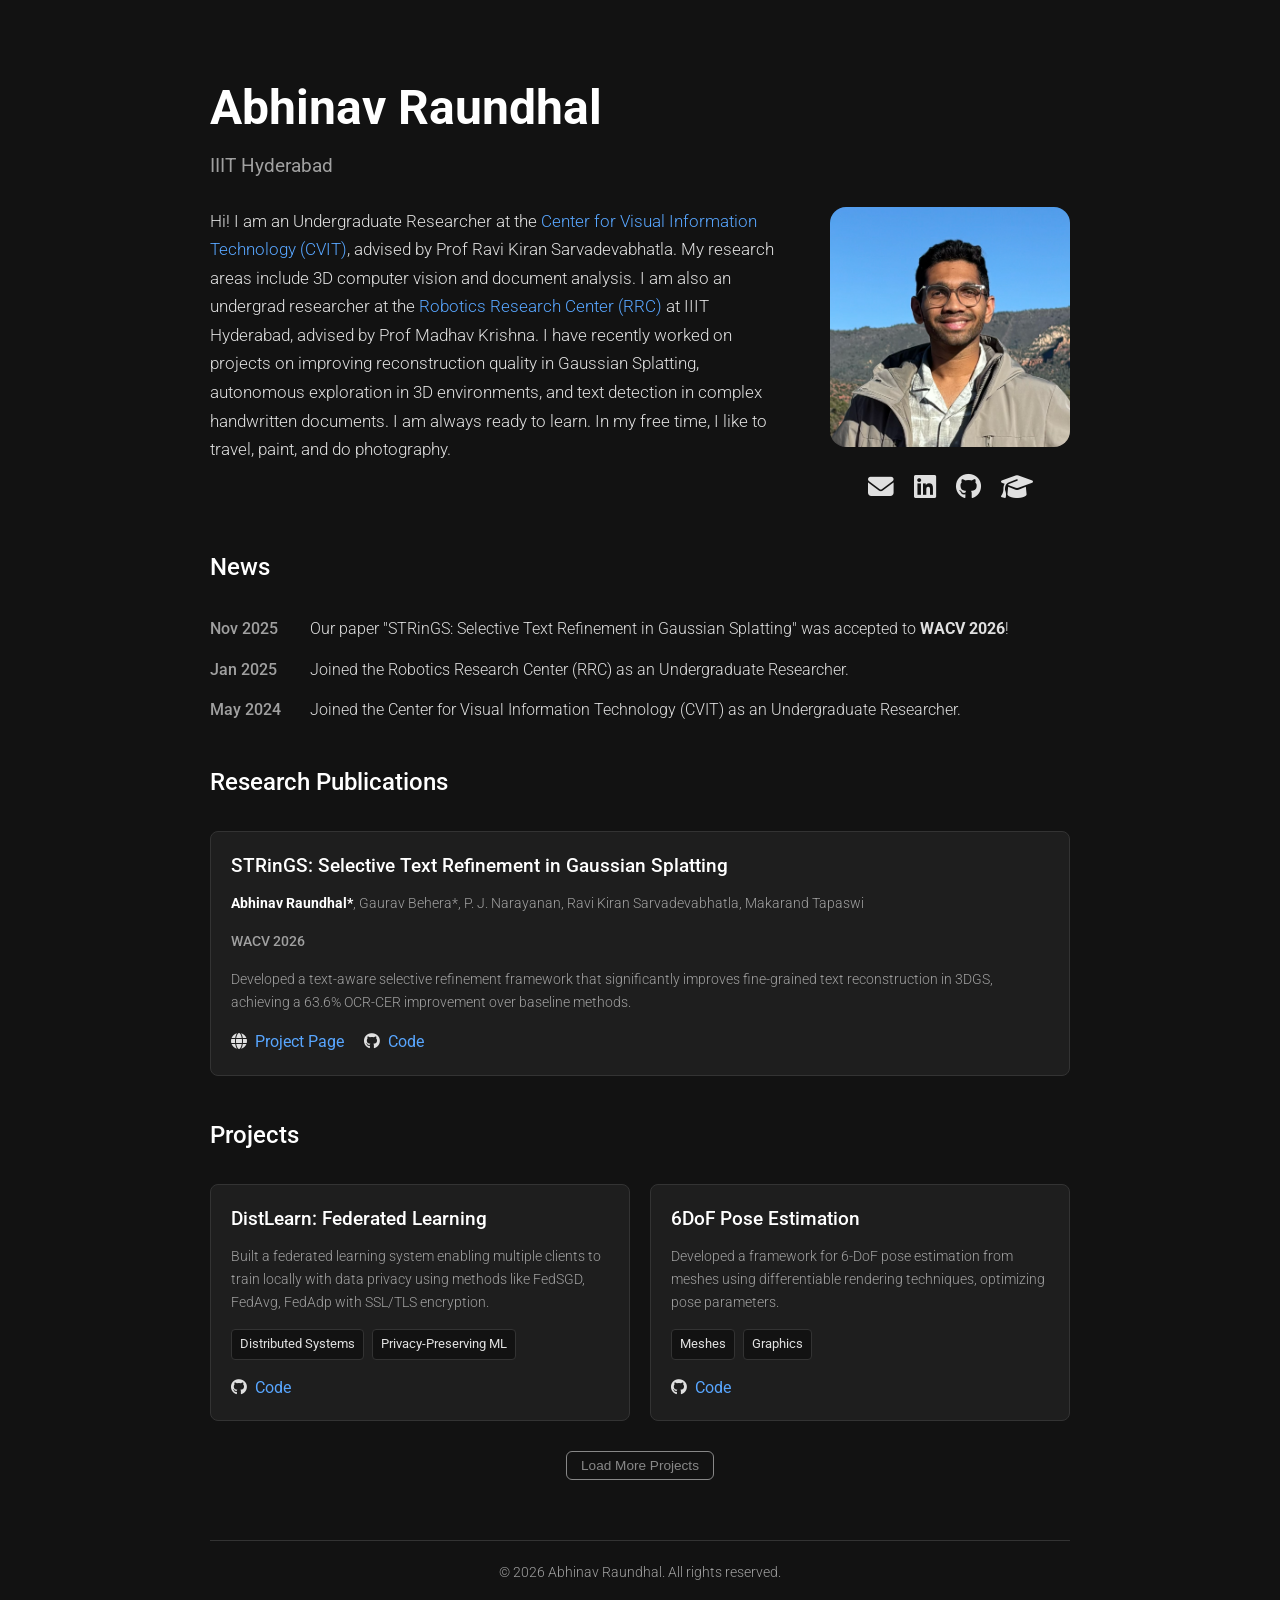
==== index.html @ 04e32893 "initial commit" ====
<!DOCTYPE html>
<html lang="en">
<head>
    <meta charset="UTF-8">
    <meta name="viewport" content="width=device-width, initial-scale=1.0">
    <title>Abhinav Raundhal</title>
    <link rel="stylesheet" href="style.css">
    <link rel="stylesheet" href="https://cdnjs.cloudflare.com/ajax/libs/font-awesome/6.4.0/css/all.min.css">
    <link href="https://fonts.googleapis.com/css2?family=Roboto:wght@300;400;500;700&display=swap" rel="stylesheet">
</head>
<body class="dark-theme"> 

    <div class="container">

        <header class="header">
            <div class="header-titles">
                <div class="mobile-photo">
                    <img src="assets/profile.png" alt="Abhinav Raundhal">
                </div>
                <h1>Abhinav Raundhal</h1>

                <div class="mobile-socials">
                    <a href="mailto:abhinavraundhal7704@gmail.com"><i class="fas fa-envelope"></i></a>
                    <a href="https://www.linkedin.com/in/abhinav-raundhal/" target="_blank"><i class="fab fa-linkedin"></i></a>
                    <a href="https://github.com/Abhinav7R" target="_blank"><i class="fab fa-github"></i></a>
                    <a href="https://scholar.google.com/citations?user=WYD70nAAAAAJ&hl=en&oi=sra" target="_blank"><i class="fas fa-graduation-cap"></i></a>
                </div>

                <h3 class="institution">IIIT Hyderabad</h3>
            </div>

            <div class="header-content">
                <div class="header-text">
                    <p class="intro">
                        Hi! I am an Undergraduate Researcher at the <a href="https://cvit.iiit.ac.in/"
                            target="_blank">Center for Visual Information Technology (CVIT)</a>, advised by Prof Ravi
                        Kiran Sarvadevabhatla.
                        My research areas include 3D computer vision and document analysis.
                        I am also an undergrad researcher at the <a href="https://robotics.iiit.ac.in/"
                            target="_blank">Robotics Research Center (RRC)</a> at IIIT Hyderabad, advised by Prof Madhav
                        Krishna.
                        I have recently worked on projects on improving reconstruction quality in Gaussian Splatting,
                        autonomous exploration in 3D environments, and text detection in complex handwritten documents.
                        
                        I am always ready to learn. In my free time, I like to travel, paint, and do photography.
                    </p>
                </div>

                <div class="desktop-profile">
                    <img src="assets/profile.png" alt="Abhinav Raundhal">
                    <div class="desktop-socials social-icons">
                        <a href="mailto:abhinavraundhal7704@gmail.com"><i class="fas fa-envelope"></i></a>
                        <a href="https://www.linkedin.com/in/abhinav-raundhal/" target="_blank"><i class="fab fa-linkedin"></i></a>
                        <a href="https://github.com/Abhinav7R" target="_blank"><i class="fab fa-github"></i></a>
                        <a href="https://scholar.google.com/citations?user=WYD70nAAAAAJ&hl=en&oi=sra" target="_blank"><i class="fas fa-graduation-cap"></i></a>
                    </div>
                </div>
            </div>
        </header>

        <section class="news-section">
            <h2>News</h2>
            <div class="news-item">
                <div class="news-date">Nov 2025</div>
                <div class="news-content">Our paper "STRinGS: Selective Text Refinement in Gaussian Splatting" was accepted to <strong>WACV 2026</strong>!</div>
            </div>
            <div class="news-item">
                <div class="news-date">Jan 2025</div>
                <div class="news-content">Joined the Robotics Research Center (RRC) as an Undergraduate Researcher.</div>
            </div>
            <div class="news-item">
                <div class="news-date">May 2024</div>
                <div class="news-content">Joined the Center for Visual Information Technology (CVIT) as an Undergraduate Researcher.</div>
            </div>
        </section>

        <section class="publications-section">
            <h2>Research Publications</h2>
            <div class="projects-grid">
                <div class="project-card pub-card">
                    <h3 class="pub-title">STRinGS: Selective Text Refinement in Gaussian Splatting</h3>
                    <p class="pub-authors">
                        <strong>Abhinav Raundhal*</strong>, Gaurav Behera*, P. J. Narayanan, Ravi Kiran Sarvadevabhatla, Makarand Tapaswi
                    </p>
                    <p class="pub-venue">WACV 2026</p>
                    <p class="pub-desc">Developed a text-aware selective refinement framework that significantly improves fine-grained text reconstruction in 3DGS, achieving a 63.6% OCR-CER improvement over baseline methods.</p>
                    <div class="pub-links">
                        <span class="link-item"><i class="fas fa-globe"></i> <a href="#">Project Page</a></span>
                        <span class="link-item"><i class="fab fa-github"></i> <a href="#">Code</a></span>
                    </div>
                </div>
            </div>
        </section>

        <section class="projects-section">
            <h2>Projects</h2>
            <div class="projects-grid" id="projects-grid">
                
                <div class="project-card">
                    <h3>DistLearn: Federated Learning</h3>
                    <p>Built a federated learning system enabling multiple clients to train locally with data privacy using methods like FedSGD, FedAvg, FedAdp with SSL/TLS encryption.</p>
                    <div class="tags"><span>Distributed Systems</span><span>Privacy-Preserving ML</span></div>
                    <div class="project-link-container">
                        <i class="fab fa-github"></i> <a href="https://github.com/Abhinav7R/DistLearn" class="project-link" target="_blank">Code</a>
                    </div>
                </div>

                <div class="project-card">
                    <h3>6DoF Pose Estimation</h3>
                    <p>Developed a framework for 6-DoF pose estimation from meshes using differentiable rendering techniques, optimizing pose parameters.</p>
                    <div class="tags"><span>Meshes</span><span>Graphics</span></div>
                    <div class="project-link-container">
                        <i class="fab fa-github"></i> <a href="https://github.com/Abhinav7R/6DOF-Pose-Estimation" class="project-link" target="_blank">Code</a>
                    </div>
                </div>

                <div class="project-card hidden-project">
                    <h3>Image Editing with NNF</h3>
                    <p>Implemented PatchMatch for tasks like in-painting, watermark, and object removal leveraging classical image processing.</p>
                    <div class="tags"><span>Image Processing</span></div>
                    <div class="project-link-container">
                        <i class="fab fa-github"></i> <a href="https://github.com/Abhinav7R/PatchMatchDIP" class="project-link" target="_blank">Code</a>
                    </div>
                </div>

                <div class="project-card hidden-project">
                    <h3>Paddy Procurement</h3>
                    <p>Used image processing techniques and ML for crop identification, detecting fake paddy, and determining health stages.</p>
                    <div class="tags"><span>Computer Vision</span><span>ML</span></div>
                    <div class="project-link-container">
                        <i class="fab fa-github"></i> <a href="https://github.com/Abhinav7R/Megathon23" class="project-link" target="_blank">Code</a>
                    </div>
                </div>

                <div class="project-card hidden-project">
                    <h3>Car Insurance Assessment</h3>
                    <p>Built a low-latency pipeline for claim assessment, incorporating fake image detection, blur checks, and text-image consistency.</p>
                    <div class="tags"><span>Computer Vision</span><span>ML</span></div>
                    <div class="project-link-container">
                        <i class="fab fa-github"></i> <a href="https://github.com/Abhinav7R/Megathon25" class="project-link" target="_blank">Code</a>
                    </div>
                </div>

                <div class="project-card hidden-project">
                    <h3>Network File System</h3>
                    <p>Developed a network file system consisting of a naming server, storage servers and clients, with functionalities like reading, writing, creating, copying, deleting files & directories; handling multiple client requests simultaneously.</p>
                    <div class="tags"><span>Computer Vision</span><span>ML</span></div>
                    <div class="project-link-container">
                        <i class="fab fa-github"></i> <a href="https://github.com/Abhinav7R/Megathon25" class="project-link" target="_blank">Code</a>
                    </div>
                </div>

            </div>
            <button id="load-more-btn" class="load-btn">Load More Projects</button>
        </section>

        <!-- <section class="teaching-section">
            <h2>Teaching Assistantships</h2>
            <ul class="teaching-list">
                <li><strong>Computer Vision</strong> (Jan 2026 – Present)</li>
                <li><strong>Statistical Methods in Artificial Intelligence</strong> (Jul 2025 – Dec 2025)</li>
                <li><strong>Computer Graphics</strong> (Mar 2025 – May 2025)</li>
                <li><strong>Probability and Statistics</strong> (Jul 2024 – Dec 2024)</li>
            </ul>
        </section> -->

        <footer>
            <p>&copy; <span id="year"></span> Abhinav Raundhal. All rights reserved.</p>
        </footer>
    </div>

    <script>
        // Dynamic Year for Copyright
        document.getElementById('year').textContent = new Date().getFullYear();

        // Load More Projects Logic
        const loadMoreBtn = document.getElementById('load-more-btn');
        const hiddenProjects = document.querySelectorAll('.hidden-project');
        let isExpanded = false;

        loadMoreBtn.addEventListener('click', () => {
            hiddenProjects.forEach(project => {
                if (isExpanded) {
                    project.style.display = 'none';
                } else {
                    project.style.display = 'flex';
                }
            });
            
            isExpanded = !isExpanded;
            loadMoreBtn.textContent = isExpanded ? 'Show Less' : 'Load More Projects';
        });
    </script>
</body>
</html>
---- style.css ----
/* Color Variables */
:root {
    --bg-color: #121212;
    --text-color: #e0e0e0;
    --heading-color: #ffffff;
    --link-color: #58a6ff;
    --secondary-text: #a0a0a0;
    --card-bg: #1e1e1e;
    --border-color: #333333;
    --shadow-color: rgba(0, 0, 0, 0.3);
}

* { box-sizing: border-box; margin: 0; padding: 0; }

body {
    background-color: var(--bg-color);
    color: var(--text-color);
    font-family: 'Roboto', -apple-system, sans-serif;
    line-height: 1.6;
}

.container {
    max-width: 900px;
    margin: 0 auto;
    padding: 40px 20px;
}

/* Typography */
h1, h2, h3 { color: var(--heading-color); font-weight: 500; }
h2 { padding-bottom: 10px; margin: 40px 0 20px; }
a { color: var(--link-color); text-decoration: none; }
a:hover { text-decoration: underline; }

/* Header Restructuring */
.header { margin-top: 30px; }
.header-titles { margin-bottom: 25px; }
h1 { font-size: 3em; margin-bottom: 5px; font-weight: 700; }
.institution { color: var(--secondary-text); font-weight: 400; margin-bottom: 5px; }

.header-content {
    display: flex;
    justify-content: space-between;
    align-items: flex-start;
    gap: 50px;
}
.header-text { flex: 1; }
.intro { margin-bottom: 20px; font-size: 1.05em; color: var(--text-color); font-weight: 300; line-height: 1.7; }

/* Desktop Profile Area */
.desktop-profile {
    display: flex;
    flex-direction: column;
    align-items: center;
    flex-shrink: 0;
}
.desktop-profile img { 
    width: 240px; 
    height: 240px; 
    border-radius: 16px;
    object-fit: cover; 
}
.desktop-socials { margin-top: 20px; }
.social-icons { display: flex; gap: 20px; }
.social-icons a { font-size: 1.6em; color: var(--text-color); transition: color 0.2s; }
.social-icons a:hover { color: var(--link-color); }

/* Hide Mobile Elements on Desktop */
.mobile-photo, .mobile-socials { display: none; }

/* News */
.news-item { display: flex; margin-bottom: 15px; }
.news-date { width: 100px; font-weight: 500; color: var(--secondary-text); flex-shrink: 0; }
.news-content { flex: 1; font-weight: 300;}

/* Cards Grid (Used for Projects & Pubs) */
.projects-grid { display: grid; grid-template-columns: repeat(2, 1fr); gap: 20px; }
.project-card {
    background: var(--card-bg); 
    border: 1px solid var(--border-color);
    padding: 20px; 
    border-radius: 8px; 
    display: flex; 
    flex-direction: column;
    transition: transform 0.2s ease, box-shadow 0.2s ease;
}
/* Hover effect */
.project-card:hover {
    transform: scale(1.02);
    box-shadow: 0 8px 20px var(--shadow-color);
}
.project-card h3 { margin-bottom: 10px; font-weight: 500;}
.project-card p { font-size: 0.9em; color: var(--secondary-text); flex-grow: 1; margin-bottom: 15px; font-weight: 300;}
.tags { margin-bottom: 15px; display: flex; flex-wrap: wrap; gap: 8px; }
.tags span { background: var(--bg-color); border: 1px solid var(--border-color); padding: 4px 8px; border-radius: 4px; font-size: 0.8em; }
.hidden-project { display: none; } 

/* Link formatting for icons */
.project-link-container { margin-top: auto; color: var(--secondary-text); }
.project-link-container i { margin-right: 4px; color: var(--text-color); }
.project-link-container a { font-weight: normal; }

/* Publications */
.pub-authors { 
    font-size: 0.95em; 
    color: var(--text-color); 
    margin-bottom: 5px; 
}
.pub-authors strong { 
    color: var(--heading-color);
}
.pub-card { grid-column: 1 / -1; }
.pub-venue { font-weight: 500 !important; color: var(--secondary-text); margin-bottom: 10px; }
.pub-links { display: flex; gap: 20px; }
.link-item { color: var(--secondary-text); }
.link-item i { margin-right: 4px; color: var(--text-color); }
.link-item a { font-weight: normal; }

/* Load More Button */
.load-btn {
    display: block; 
    margin: 30px auto 0; 
    background: transparent; 
    color: #888888;
    border: 1px solid #888888; 
    padding: 6px 14px; 
    border-radius: 6px;
    cursor: pointer; 
    font-size: 0.85em; 
    transition: 0.2s;
}
.load-btn:hover { background: #888888; color: var(--bg-color); }

/* Teaching Section */
.teaching-list { list-style-type: none; padding-left: 0; }
.teaching-list li { margin-bottom: 10px; font-weight: 300; }
.teaching-list strong { font-weight: 500; color: var(--text-color); }

/* Footer */
footer { margin-top: 60px; text-align: center; color: var(--secondary-text); font-size: 0.9em; padding-top: 20px; border-top: 1px solid var(--border-color); font-weight: 300;}

/* Responsive Mobile Layout */
@media (max-width: 768px) {
    .header-content { flex-direction: column; }
    .header-titles { text-align: center; }
    
    .desktop-profile, .desktop-socials { display: none; }
    
    .mobile-photo { display: block; margin-bottom: 20px; }
    .mobile-photo img { width: 200px; height: 200px; border-radius: 16px; object-fit: cover; margin: 0 auto; }
    
    .mobile-socials { display: flex; justify-content: center; gap: 20px; margin: 15px 0 25px 0; }
    .mobile-socials a { font-size: 1.6em; color: var(--text-color); }
    .mobile-socials a:hover { color: var(--link-color); }
    
    .news-item { flex-direction: column; margin-bottom: 20px;}
    .news-date { width: 100%; margin-bottom: 5px; }
    .projects-grid { grid-template-columns: 1fr; }
}
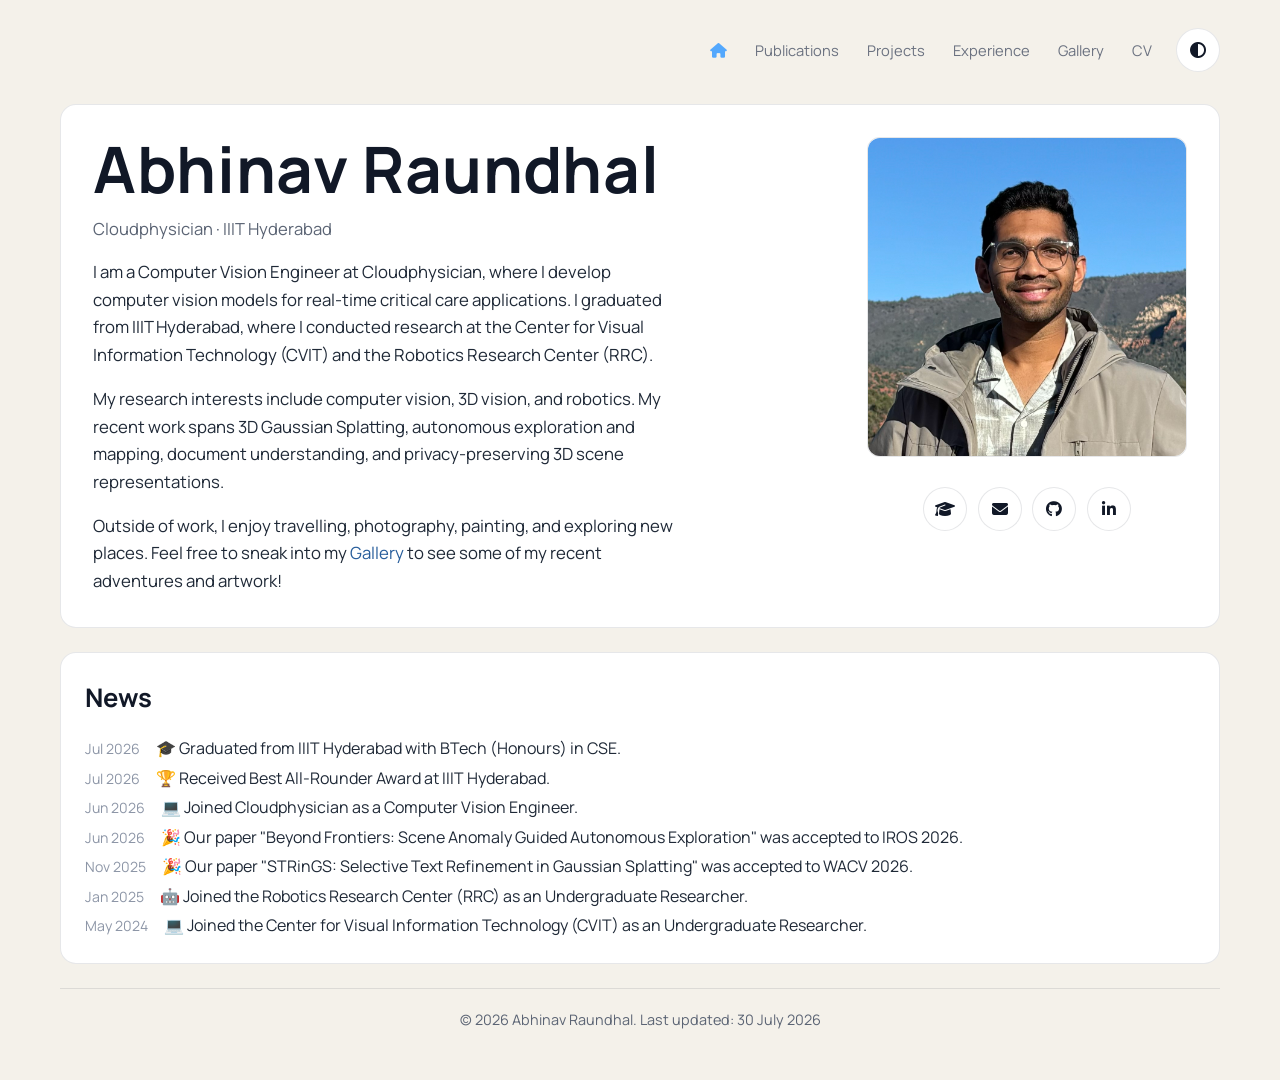
==== commit e9929764: "feat: favicon, default light mode" ====
--- a/index.html
+++ b/index.html
@@ -3,193 +3,24 @@
 <head>
     <meta charset="UTF-8">
     <meta name="viewport" content="width=device-width, initial-scale=1.0">
-    <title>Abhinav Raundhal</title>
+    <meta name="description" content="Abhinav Raundhal">
+    <title>Abhinav Raundhal · Home</title>
+    <link rel="icon" type="image/png" href="./assets/images/profile/profile.png">
+    <script>
+        (() => {
+            const storedTheme = localStorage.getItem('site-theme');
+            document.documentElement.dataset.theme = storedTheme || 'light';
+        })();
+    </script>
+    <link rel="preconnect" href="https://fonts.googleapis.com">
+    <link rel="preconnect" href="https://fonts.gstatic.com" crossorigin>
+    <link href="https://fonts.googleapis.com/css2?family=Manrope:wght@400;500;600;700;800&family=Source+Serif+4:wght@400;500;600;700&display=swap" rel="stylesheet">
+    <link rel="stylesheet" href="https://cdnjs.cloudflare.com/ajax/libs/font-awesome/6.5.2/css/all.min.css">
     <link rel="stylesheet" href="style.css">
-    <link rel="stylesheet" href="https://cdnjs.cloudflare.com/ajax/libs/font-awesome/6.4.0/css/all.min.css">
-    <link href="https://fonts.googleapis.com/css2?family=Roboto:wght@300;400;500;700&display=swap" rel="stylesheet">
 </head>
-<body class="dark-theme"> 
-
-    <div class="container">
-
-        <header class="header">
-            <div class="header-titles">
-                <div class="mobile-photo">
-                    <img src="assets/profile.png" alt="Abhinav Raundhal">
-                </div>
-                <h1>Abhinav Raundhal</h1>
-
-                <div class="mobile-socials">
-                    <a href="mailto:abhinavraundhal7704@gmail.com"><i class="fas fa-envelope"></i></a>
-                    <a href="https://www.linkedin.com/in/abhinav-raundhal/" target="_blank"><i class="fab fa-linkedin"></i></a>
-                    <a href="https://github.com/Abhinav7R" target="_blank"><i class="fab fa-github"></i></a>
-                    <a href="https://scholar.google.com/citations?user=WYD70nAAAAAJ&hl=en&oi=sra" target="_blank"><i class="fas fa-graduation-cap"></i></a>
-                </div>
-
-                <h3 class="institution">IIIT Hyderabad</h3>
-            </div>
-
-            <div class="header-content">
-                <div class="header-text">
-                    <p class="intro">
-                        Hi! I am an Undergraduate Researcher at the <a href="https://cvit.iiit.ac.in/"
-                            target="_blank">Center for Visual Information Technology (CVIT)</a>, advised by Prof Ravi
-                        Kiran Sarvadevabhatla.
-                        My research areas include 3D computer vision and document analysis.
-                        I am also an undergrad researcher at the <a href="https://robotics.iiit.ac.in/"
-                            target="_blank">Robotics Research Center (RRC)</a> at IIIT Hyderabad, advised by Prof Madhav
-                        Krishna.
-                        I have recently worked on projects on improving reconstruction quality in Gaussian Splatting,
-                        autonomous exploration in 3D environments, and text detection in complex handwritten documents.
-                        
-                        I am always ready to learn. In my free time, I like to travel, paint, and do photography.
-                    </p>
-                </div>
-
-                <div class="desktop-profile">
-                    <img src="assets/profile.png" alt="Abhinav Raundhal">
-                    <div class="desktop-socials social-icons">
-                        <a href="mailto:abhinavraundhal7704@gmail.com"><i class="fas fa-envelope"></i></a>
-                        <a href="https://www.linkedin.com/in/abhinav-raundhal/" target="_blank"><i class="fab fa-linkedin"></i></a>
-                        <a href="https://github.com/Abhinav7R" target="_blank"><i class="fab fa-github"></i></a>
-                        <a href="https://scholar.google.com/citations?user=WYD70nAAAAAJ&hl=en&oi=sra" target="_blank"><i class="fas fa-graduation-cap"></i></a>
-                    </div>
-                </div>
-            </div>
-        </header>
-
-        <section class="news-section">
-            <h2>News</h2>
-            <div class="news-item">
-                <div class="news-date">Nov 2025</div>
-                <div class="news-content">Our paper "STRinGS: Selective Text Refinement in Gaussian Splatting" was accepted to <strong>WACV 2026</strong>!</div>
-            </div>
-            <div class="news-item">
-                <div class="news-date">Jan 2025</div>
-                <div class="news-content">Joined the Robotics Research Center (RRC) as an Undergraduate Researcher.</div>
-            </div>
-            <div class="news-item">
-                <div class="news-date">May 2024</div>
-                <div class="news-content">Joined the Center for Visual Information Technology (CVIT) as an Undergraduate Researcher.</div>
-            </div>
-        </section>
-
-        <section class="publications-section">
-            <h2>Research Publications</h2>
-            <div class="projects-grid">
-                <div class="project-card pub-card">
-                    <h3 class="pub-title">STRinGS: Selective Text Refinement in Gaussian Splatting</h3>
-                    <p class="pub-authors">
-                        <strong>Abhinav Raundhal*</strong>, Gaurav Behera*, P. J. Narayanan, Ravi Kiran Sarvadevabhatla, Makarand Tapaswi
-                    </p>
-                    <p class="pub-venue">WACV 2026</p>
-                    <p class="pub-desc">Developed a text-aware selective refinement framework that significantly improves fine-grained text reconstruction in 3DGS, achieving a 63.6% OCR-CER improvement over baseline methods.</p>
-                    <div class="pub-links">
-                        <span class="link-item"><i class="fas fa-globe"></i> <a href="#">Project Page</a></span>
-                        <span class="link-item"><i class="fab fa-github"></i> <a href="#">Code</a></span>
-                    </div>
-                </div>
-            </div>
-        </section>
-
-        <section class="projects-section">
-            <h2>Projects</h2>
-            <div class="projects-grid" id="projects-grid">
-                
-                <div class="project-card">
-                    <h3>DistLearn: Federated Learning</h3>
-                    <p>Built a federated learning system enabling multiple clients to train locally with data privacy using methods like FedSGD, FedAvg, FedAdp with SSL/TLS encryption.</p>
-                    <div class="tags"><span>Distributed Systems</span><span>Privacy-Preserving ML</span></div>
-                    <div class="project-link-container">
-                        <i class="fab fa-github"></i> <a href="https://github.com/Abhinav7R/DistLearn" class="project-link" target="_blank">Code</a>
-                    </div>
-                </div>
-
-                <div class="project-card">
-                    <h3>6DoF Pose Estimation</h3>
-                    <p>Developed a framework for 6-DoF pose estimation from meshes using differentiable rendering techniques, optimizing pose parameters.</p>
-                    <div class="tags"><span>Meshes</span><span>Graphics</span></div>
-                    <div class="project-link-container">
-                        <i class="fab fa-github"></i> <a href="https://github.com/Abhinav7R/6DOF-Pose-Estimation" class="project-link" target="_blank">Code</a>
-                    </div>
-                </div>
-
-                <div class="project-card hidden-project">
-                    <h3>Image Editing with NNF</h3>
-                    <p>Implemented PatchMatch for tasks like in-painting, watermark, and object removal leveraging classical image processing.</p>
-                    <div class="tags"><span>Image Processing</span></div>
-                    <div class="project-link-container">
-                        <i class="fab fa-github"></i> <a href="https://github.com/Abhinav7R/PatchMatchDIP" class="project-link" target="_blank">Code</a>
-                    </div>
-                </div>
-
-                <div class="project-card hidden-project">
-                    <h3>Paddy Procurement</h3>
-                    <p>Used image processing techniques and ML for crop identification, detecting fake paddy, and determining health stages.</p>
-                    <div class="tags"><span>Computer Vision</span><span>ML</span></div>
-                    <div class="project-link-container">
-                        <i class="fab fa-github"></i> <a href="https://github.com/Abhinav7R/Megathon23" class="project-link" target="_blank">Code</a>
-                    </div>
-                </div>
-
-                <div class="project-card hidden-project">
-                    <h3>Car Insurance Assessment</h3>
-                    <p>Built a low-latency pipeline for claim assessment, incorporating fake image detection, blur checks, and text-image consistency.</p>
-                    <div class="tags"><span>Computer Vision</span><span>ML</span></div>
-                    <div class="project-link-container">
-                        <i class="fab fa-github"></i> <a href="https://github.com/Abhinav7R/Megathon25" class="project-link" target="_blank">Code</a>
-                    </div>
-                </div>
-
-                <div class="project-card hidden-project">
-                    <h3>Network File System</h3>
-                    <p>Developed a network file system consisting of a naming server, storage servers and clients, with functionalities like reading, writing, creating, copying, deleting files & directories; handling multiple client requests simultaneously.</p>
-                    <div class="tags"><span>Computer Vision</span><span>ML</span></div>
-                    <div class="project-link-container">
-                        <i class="fab fa-github"></i> <a href="https://github.com/Abhinav7R/Megathon25" class="project-link" target="_blank">Code</a>
-                    </div>
-                </div>
-
-            </div>
-            <button id="load-more-btn" class="load-btn">Load More Projects</button>
-        </section>
-
-        <!-- <section class="teaching-section">
-            <h2>Teaching Assistantships</h2>
-            <ul class="teaching-list">
-                <li><strong>Computer Vision</strong> (Jan 2026 – Present)</li>
-                <li><strong>Statistical Methods in Artificial Intelligence</strong> (Jul 2025 – Dec 2025)</li>
-                <li><strong>Computer Graphics</strong> (Mar 2025 – May 2025)</li>
-                <li><strong>Probability and Statistics</strong> (Jul 2024 – Dec 2024)</li>
-            </ul>
-        </section> -->
-
-        <footer>
-            <p>&copy; <span id="year"></span> Abhinav Raundhal. All rights reserved.</p>
-        </footer>
-    </div>
-
-    <script>
-        // Dynamic Year for Copyright
-        document.getElementById('year').textContent = new Date().getFullYear();
-
-        // Load More Projects Logic
-        const loadMoreBtn = document.getElementById('load-more-btn');
-        const hiddenProjects = document.querySelectorAll('.hidden-project');
-        let isExpanded = false;
-
-        loadMoreBtn.addEventListener('click', () => {
-            hiddenProjects.forEach(project => {
-                if (isExpanded) {
-                    project.style.display = 'none';
-                } else {
-                    project.style.display = 'flex';
-                }
-            });
-            
-            isExpanded = !isExpanded;
-            loadMoreBtn.textContent = isExpanded ? 'Show Less' : 'Load More Projects';
-        });
-    </script>
+<body data-page="home">
+    <div id="app"></div>
+    <script src="assets/data/site-data.js"></script>
+    <script src="assets/js/site.js"></script>
 </body>
 </html>
--- a/style.css
+++ b/style.css
@@ -1,158 +1,1181 @@
-/* Color Variables */
 :root {
-    --bg-color: #121212;
-    --text-color: #e0e0e0;
-    --heading-color: #ffffff;
-    --link-color: #58a6ff;
-    --secondary-text: #a0a0a0;
-    --card-bg: #1e1e1e;
-    --border-color: #333333;
-    --shadow-color: rgba(0, 0, 0, 0.3);
-}
-
-* { box-sizing: border-box; margin: 0; padding: 0; }
+	color-scheme: light;
+	--bg: #f4f1ea;
+	--surface: rgba(255, 255, 255, 0.92);
+	--surface-strong: #ffffff;
+	--surface-soft: rgba(255, 255, 255, 0.62);
+	--border: rgba(15, 23, 42, 0.10);
+	--border-strong: rgba(15, 23, 42, 0.16);
+	--text: #1f2937;
+	--text-soft: #5b6474;
+	--muted: #718096;
+	--heading: #111827;
+	--accent: #275d9b;
+	--accent-strong: #123a67;
+	--accent-soft: rgba(39, 93, 155, 0.12);
+	--shadow: 0 18px 45px rgba(15, 23, 42, 0.08);
+	--shadow-soft: 0 10px 30px rgba(15, 23, 42, 0.06);
+	--radius-xl: 16px;
+	--radius-lg: 12px;
+	--radius-md: 8px;
+	--radius-sm: 6px;
+	--content-width: 1160px;
+}
+
+:root[data-theme="dark"] {
+	color-scheme: dark;
+	--bg: #262626;
+	--surface: #404040;
+	--surface-strong: #323232;
+	--surface-soft: rgba(34, 34, 34, 0.64);
+	--border: rgba(212, 212, 212, 0.206);
+	--border-strong: rgba(148, 163, 184, 0.22);
+	--text: #d7dde9;
+	--text-soft: #a8b2c3;
+	--muted: #8a94a5;
+	--heading: #f8fafc;
+	--accent: #89bff5;
+	--accent-strong: #d6e7ff;
+	--accent-soft: rgba(137, 191, 245, 0.12);
+	--shadow: 0 22px 55px rgba(0, 0, 0, 0.35);
+	--shadow-soft: 0 12px 34px rgba(0, 0, 0, 0.24);
+}
+
+* {
+	box-sizing: border-box;
+}
+
+html {
+	scroll-behavior: auto;
+}
 
 body {
-    background-color: var(--bg-color);
-    color: var(--text-color);
-    font-family: 'Roboto', -apple-system, sans-serif;
-    line-height: 1.6;
-}
-
-.container {
-    max-width: 900px;
-    margin: 0 auto;
-    padding: 40px 20px;
-}
-
-/* Typography */
-h1, h2, h3 { color: var(--heading-color); font-weight: 500; }
-h2 { padding-bottom: 10px; margin: 40px 0 20px; }
-a { color: var(--link-color); text-decoration: none; }
-a:hover { text-decoration: underline; }
-
-/* Header Restructuring */
-.header { margin-top: 30px; }
-.header-titles { margin-bottom: 25px; }
-h1 { font-size: 3em; margin-bottom: 5px; font-weight: 700; }
-.institution { color: var(--secondary-text); font-weight: 400; margin-bottom: 5px; }
-
-.header-content {
-    display: flex;
-    justify-content: space-between;
-    align-items: flex-start;
-    gap: 50px;
-}
-.header-text { flex: 1; }
-.intro { margin-bottom: 20px; font-size: 1.05em; color: var(--text-color); font-weight: 300; line-height: 1.7; }
-
-/* Desktop Profile Area */
-.desktop-profile {
-    display: flex;
-    flex-direction: column;
-    align-items: center;
-    flex-shrink: 0;
-}
-.desktop-profile img { 
-    width: 240px; 
-    height: 240px; 
-    border-radius: 16px;
-    object-fit: cover; 
-}
-.desktop-socials { margin-top: 20px; }
-.social-icons { display: flex; gap: 20px; }
-.social-icons a { font-size: 1.6em; color: var(--text-color); transition: color 0.2s; }
-.social-icons a:hover { color: var(--link-color); }
-
-/* Hide Mobile Elements on Desktop */
-.mobile-photo, .mobile-socials { display: none; }
-
-/* News */
-.news-item { display: flex; margin-bottom: 15px; }
-.news-date { width: 100px; font-weight: 500; color: var(--secondary-text); flex-shrink: 0; }
-.news-content { flex: 1; font-weight: 300;}
-
-/* Cards Grid (Used for Projects & Pubs) */
-.projects-grid { display: grid; grid-template-columns: repeat(2, 1fr); gap: 20px; }
-.project-card {
-    background: var(--card-bg); 
-    border: 1px solid var(--border-color);
-    padding: 20px; 
-    border-radius: 8px; 
-    display: flex; 
-    flex-direction: column;
-    transition: transform 0.2s ease, box-shadow 0.2s ease;
-}
-/* Hover effect */
-.project-card:hover {
-    transform: scale(1.02);
-    box-shadow: 0 8px 20px var(--shadow-color);
-}
-.project-card h3 { margin-bottom: 10px; font-weight: 500;}
-.project-card p { font-size: 0.9em; color: var(--secondary-text); flex-grow: 1; margin-bottom: 15px; font-weight: 300;}
-.tags { margin-bottom: 15px; display: flex; flex-wrap: wrap; gap: 8px; }
-.tags span { background: var(--bg-color); border: 1px solid var(--border-color); padding: 4px 8px; border-radius: 4px; font-size: 0.8em; }
-.hidden-project { display: none; } 
-
-/* Link formatting for icons */
-.project-link-container { margin-top: auto; color: var(--secondary-text); }
-.project-link-container i { margin-right: 4px; color: var(--text-color); }
-.project-link-container a { font-weight: normal; }
-
-/* Publications */
-.pub-authors { 
-    font-size: 0.95em; 
-    color: var(--text-color); 
-    margin-bottom: 5px; 
-}
-.pub-authors strong { 
-    color: var(--heading-color);
-}
-.pub-card { grid-column: 1 / -1; }
-.pub-venue { font-weight: 500 !important; color: var(--secondary-text); margin-bottom: 10px; }
-.pub-links { display: flex; gap: 20px; }
-.link-item { color: var(--secondary-text); }
-.link-item i { margin-right: 4px; color: var(--text-color); }
-.link-item a { font-weight: normal; }
-
-/* Load More Button */
-.load-btn {
-    display: block; 
-    margin: 30px auto 0; 
-    background: transparent; 
-    color: #888888;
-    border: 1px solid #888888; 
-    padding: 6px 14px; 
-    border-radius: 6px;
-    cursor: pointer; 
-    font-size: 0.85em; 
-    transition: 0.2s;
-}
-.load-btn:hover { background: #888888; color: var(--bg-color); }
-
-/* Teaching Section */
-.teaching-list { list-style-type: none; padding-left: 0; }
-.teaching-list li { margin-bottom: 10px; font-weight: 300; }
-.teaching-list strong { font-weight: 500; color: var(--text-color); }
-
-/* Footer */
-footer { margin-top: 60px; text-align: center; color: var(--secondary-text); font-size: 0.9em; padding-top: 20px; border-top: 1px solid var(--border-color); font-weight: 300;}
-
-/* Responsive Mobile Layout */
-@media (max-width: 768px) {
-    .header-content { flex-direction: column; }
-    .header-titles { text-align: center; }
-    
-    .desktop-profile, .desktop-socials { display: none; }
-    
-    .mobile-photo { display: block; margin-bottom: 20px; }
-    .mobile-photo img { width: 200px; height: 200px; border-radius: 16px; object-fit: cover; margin: 0 auto; }
-    
-    .mobile-socials { display: flex; justify-content: center; gap: 20px; margin: 15px 0 25px 0; }
-    .mobile-socials a { font-size: 1.6em; color: var(--text-color); }
-    .mobile-socials a:hover { color: var(--link-color); }
-    
-    .news-item { flex-direction: column; margin-bottom: 20px;}
-    .news-date { width: 100%; margin-bottom: 5px; }
-    .projects-grid { grid-template-columns: 1fr; }
+	margin: 0;
+	min-height: 100vh;
+	background: var(--bg);
+	color: var(--text);
+	font-family: 'Manrope', system-ui, -apple-system, BlinkMacSystemFont, sans-serif;
+	line-height: 1.65;
+	text-rendering: optimizeLegibility;
+	-webkit-font-smoothing: antialiased;
+}
+
+body::before,
+body::after {
+	content: '';
+	position: fixed;
+	inset: auto;
+	border-radius: 999px;
+	pointer-events: none;
+	z-index: -1;
+	opacity: 0;
+}
+
+body::before {
+	width: 20rem;
+	height: 20rem;
+	top: -6rem;
+	right: -4rem;
+	background: color-mix(in srgb, var(--accent) 20%, transparent);
+}
+
+body::after {
+	width: 16rem;
+	height: 16rem;
+	bottom: 4rem;
+	left: -4rem;
+	background: color-mix(in srgb, var(--accent-strong) 12%, transparent);
+}
+
+a {
+	color: var(--accent);
+	text-decoration: none;
+}
+
+a:hover {
+	color: var(--accent-strong);
+}
+
+.prof-link {
+	color: inherit;
+	text-decoration: none;
+	transition: color 150ms ease;
+}
+
+.prof-link:hover {
+	color: var(--accent);
+}
+
+img {
+	display: block;
+	max-width: 100%;
+}
+
+button,
+a.button {
+	font: inherit;
+}
+
+#app {
+	width: 100%;
+}
+
+.site-shell {
+	width: min(calc(100% - 2rem), var(--content-width));
+	margin: 0 auto;
+	padding: 1.25rem 0 3rem;
+}
+
+.site-header {
+	position: relative;
+	z-index: 40;
+	display: flex;
+	align-items: center;
+	justify-content: flex-end;
+	gap: 1rem;
+	margin-bottom: 1.5rem;
+	padding: 0.5rem 0;
+	background: transparent;
+}
+
+body:not([data-page="home"]) .site-header {
+	justify-content: space-between;
+}
+
+.brand {
+	display: none;
+	padding: 0.45rem 0.75rem;
+	border-radius: var(--radius-sm);
+	font-family: 'Manrope', system-ui, -apple-system, BlinkMacSystemFont, sans-serif;
+	font-size: 1.15rem;
+	font-weight: 600;
+	color: #6b7280;
+	text-decoration: none;
+	white-space: nowrap;
+	transition: color 150ms ease;
+}
+
+.brand:hover {
+	color: #53a8fd;
+	background: transparent;
+}
+
+body:not([data-page="home"]) .brand {
+	display: inline-flex;
+}
+
+.mobile-menu-toggle {
+	display: none;
+	background: transparent;
+	border: none;
+	color: var(--text-soft);
+	font-size: 1.25rem;
+	cursor: pointer;
+	padding: 0.5rem;
+	border-radius: var(--radius-sm);
+	transition: color 150ms ease, background 150ms ease;
+}
+
+.mobile-menu-toggle:hover {
+	color: var(--heading);
+	background: var(--surface-strong);
+}
+
+.site-tools {
+	display: flex;
+	align-items: center;
+	gap: 0.75rem;
+}
+
+.nav {
+	display: flex;
+	align-items: center;
+	gap: 0.25rem;
+	padding: 0;
+	border: none;
+	border-radius: 0;
+	background: transparent;
+	overflow-x: auto;
+	scrollbar-width: none;
+}
+
+.nav::-webkit-scrollbar {
+	display: none;
+}
+
+.nav a {
+	position: relative;
+	padding: 0.45rem 0.75rem;
+	border-radius: var(--radius-sm);
+	color: #6b7280;
+	font-size: 0.92rem;
+	white-space: nowrap;
+	transition: color 150ms ease;
+}
+
+.nav a:hover {
+	color: #53a8fd;
+	background: transparent;
+}
+
+.nav a[aria-current="page"] {
+	color: #53a8fd;
+	font-weight: 650;
+}
+
+.theme-toggle {
+	display: inline-flex;
+	align-items: center;
+	justify-content: center;
+	width: 2.75rem;
+	height: 2.75rem;
+	border: 1px solid var(--border);
+	border-radius: 999px;
+	color: var(--heading);
+	background: var(--surface-strong);
+	cursor: pointer;
+	transition: color 150ms ease, background 150ms ease, border-color 150ms ease;
+}
+
+.theme-toggle:hover {
+	color: var(--accent);
+	background: var(--accent-soft);
+	border-color: var(--accent);
+}
+
+.page {
+	display: grid;
+	gap: 1.5rem;
+}
+
+.hero,
+.panel,
+.cv-panel {
+	border: 1px solid var(--border);
+	border-radius: var(--radius-xl);
+	background: var(--surface-strong);
+}
+
+.hero {
+	display: grid;
+	grid-template-columns: minmax(0, 1.2fr) 320px;
+	gap: 1.4rem;
+	align-items: start;
+	padding: clamp(1.25rem, 2.5vw, 2rem);
+}
+
+.hero h1,
+.section-title,
+.panel h2,
+.panel h3,
+.card h3,
+.cv-heading {
+	margin: 0;
+	color: var(--heading);
+	letter-spacing: 0.01em;
+}
+
+.hero h1 {
+	font-size: clamp(2.4rem, 5vw, 4.25rem);
+	line-height: 1;
+	margin: 0;
+}
+
+.hero-affiliation {
+	margin: 0.85rem 0 1rem;
+	color: var(--text-soft);
+	font-size: 1.04rem;
+}
+
+.lede {
+	max-width: 58ch;
+	margin: 0 0 1rem 0;
+	color: var(--text);
+	font-size: 1.05rem;
+}
+
+.lede:last-child {
+	margin-bottom: 0;
+}
+
+.icon-links,
+.meta-row,
+.card-footer,
+.link-row,
+.project-links,
+.publication-links,
+.cv-actions,
+.chip-row,
+.filter-row,
+.inline-list {
+	display: flex;
+	flex-wrap: wrap;
+	gap: 0.65rem;
+}
+
+.icon-links {
+	justify-content: center;
+	margin-top: 1rem;
+}
+
+.icon-links a,
+.chip,
+.download-button,
+.btn-link {
+	display: inline-flex;
+	align-items: center;
+	gap: 0.55rem;
+	border-radius: 999px;
+}
+
+.icon-links a {
+	transition: transform 120ms ease, border-color 120ms ease, color 120ms ease, background-color 120ms ease;
+}
+
+.icon-links a:hover {
+	transform: translateY(-1px);
+	border-color: var(--accent);
+	color: var(--accent);
+	background: var(--surface);
+}
+
+.icon-links a {
+	width: 2.75rem;
+	height: 2.75rem;
+	justify-content: center;
+	border: 1px solid var(--border);
+	background: var(--surface-strong);
+	color: var(--heading);
+}
+
+.portrait {
+	margin: 0;
+	padding: 0;
+	border-radius: var(--radius-lg);
+	background: transparent;
+	border: 1px solid var(--border);
+}
+
+.portrait img {
+	width: 100%;
+	aspect-ratio: 1 / 1;
+	object-fit: cover;
+	border-radius: var(--radius-lg);
+}
+
+.hero-side {
+	display: grid;
+	gap: 0.9rem;
+	justify-items: center;
+}
+
+.section-header p,
+.panel .subtitle,
+.card p,
+.muted,
+.meta,
+.news-date,
+.achievement-copy,
+.role-copy,
+.cv-note {
+	color: var(--text-soft);
+}
+
+.panel,
+.cv-panel {
+	padding: clamp(1rem, 2.2vw, 1.5rem);
+}
+
+.section-header {
+	display: flex;
+	align-items: end;
+	justify-content: space-between;
+	gap: 1rem;
+	margin-bottom: 1rem;
+}
+
+.section-title {
+	font-size: clamp(1.55rem, 2vw, 2.1rem);
+}
+
+.section-note {
+	max-width: 56ch;
+	margin: 0;
+}
+
+.research-intro {
+	max-width: 72ch;
+	margin: 0;
+	color: var(--text);
+}
+
+.news-list,
+.stack,
+.cards,
+.timeline,
+.card-grid,
+.publication-grid,
+.project-grid,
+.experience-grid,
+.achievement-grid,
+.cards-grid {
+	display: grid;
+	gap: 1rem;
+}
+
+.news-list {
+	display: flex;
+	flex-direction: column;
+	gap: 0.2rem;
+}
+
+.card,
+.achievement-card,
+.role-card,
+.gallery-card,
+.publication-card,
+.project-card,
+.cv-embed,
+.mini-card,
+.news-item {
+	border: 1px solid var(--border);
+	border-radius: var(--radius-lg);
+	background: var(--surface-strong);
+	box-shadow: var(--shadow-soft);
+}
+
+.news-item,
+.role-card,
+.achievement-card,
+.mini-card,
+.project-card,
+.publication-card {
+	padding: 1rem;
+}
+
+.news-item {
+	min-height: 0;
+	padding: 0;
+	border: 0;
+	border-radius: 0;
+	background: transparent;
+	box-shadow: none;
+	display: flex;
+	align-items: baseline;
+	gap: 1rem;
+}
+
+.news-item p {
+	margin: 0;
+}
+
+.news-date,
+.meta,
+.pill {
+	font-size: 0.88rem;
+}
+
+.news-date {
+	margin-bottom: 0;
+	color: #8d96a7;
+	font-weight: 400;
+}
+
+.publication-grid {
+	grid-template-columns: 1fr;
+	gap: 1.5rem;
+}
+
+.publication-card {
+	width: 100%;
+	display: grid;
+	grid-template-columns: 340px 1fr;
+	gap: 1.25rem;
+	align-items: start;
+}
+
+.publication-card .media {
+	margin: 0;
+	border-radius: calc(var(--radius-lg) - 8px);
+	cursor: zoom-in;
+}
+
+.publication-card .media::before {
+	display: none;
+}
+
+.publication-card .media img {
+	position: relative;
+	inset: auto;
+	width: 100%;
+	height: auto;
+	display: block;
+}
+
+.publication-card .card-copy {
+	margin-top: 0;
+}
+
+.publication-card .card-copy p:last-child {
+	margin-top: 0.5rem;
+	color: var(--text-soft);
+}
+
+.publication-authors {
+	margin: 0.35rem 0 0;
+	color: var(--text-soft);
+	font-size: 0.92rem;
+	line-height: 1.5;
+}
+
+.publication-links {
+	margin-top: 0.85rem;
+}
+
+.publication-card .pub-right {
+	display: flex;
+	flex-direction: column;
+}
+
+.project-grid {
+	grid-template-columns: repeat(3, minmax(0, 1fr));
+}
+
+.experience-grid {
+	grid-template-columns: repeat(2, minmax(0, 1fr));
+}
+
+.cards-grid {
+	grid-template-columns: repeat(2, minmax(0, 1fr));
+}
+
+.card,
+.project-card,
+.publication-card,
+.achievement-card,
+.role-card,
+.mini-card {
+	overflow: hidden;
+}
+
+.role-card {
+	position: relative;
+}
+
+.role-logo {
+	position: absolute;
+	top: 1.25rem;
+	right: 1.25rem;
+	width: 46px;
+	height: 46px;
+	object-fit: contain;
+	border-radius: var(--radius-sm);
+	background: var(--surface-strong);
+}
+
+.media {
+	position: relative;
+	overflow: hidden;
+	border-radius: calc(var(--radius-lg) - 8px);
+	background: var(--surface-strong);
+	border: 1px solid var(--border);
+}
+
+.media::before {
+	content: '';
+	display: block;
+	padding-top: 66%;
+}
+
+.media img,
+.media .media-fallback,
+.gallery-card img,
+.gallery-fallback,
+.lightbox-media img,
+.lightbox-fallback {
+	position: absolute;
+	inset: 0;
+	width: 100%;
+	height: 100%;
+	object-fit: cover;
+}
+
+.media .media-fallback {
+	display: grid;
+	place-items: end start;
+	padding: 1rem;
+	color: rgba(255, 255, 255, 0.96);
+	background:
+		linear-gradient(160deg, rgba(10, 15, 25, 0.12), rgba(10, 15, 25, 0.5)),
+		var(--fallback-gradient, linear-gradient(135deg, #dbeafe, #93c5fd));
+}
+
+.media-fallback strong,
+.gallery-fallback strong,
+.lightbox-fallback strong {
+	font-size: 1rem;
+}
+
+.media-fallback span,
+.gallery-fallback span,
+.lightbox-fallback span {
+	font-size: 0.86rem;
+	opacity: 0.88;
+}
+
+.card h3,
+.publication-card h3,
+.project-card h3,
+.role-card h3,
+.achievement-card h3,
+.mini-card h3,
+.gallery-meta h3,
+.lightbox-bar h3 {
+	font-size: 1.25rem;
+	line-height: 1.2;
+}
+
+.role-card h3 {
+	padding-right: 3.5rem;
+}
+
+.card p,
+.project-card p,
+.publication-card p,
+.role-card p,
+.achievement-card p,
+.mini-card p,
+.gallery-meta p {
+	margin: 0.65rem 0 0;
+}
+
+.pill,
+.tag,
+.chip {
+	border: 1px solid var(--border);
+	background: var(--accent-soft);
+	color: var(--accent-strong);
+	padding: 0.45rem 0.72rem;
+	border-radius: 999px;
+	font-weight: 600;
+}
+
+.tag {
+	font-size: 0.8rem;
+}
+
+.button,
+.download-button,
+.btn-link {
+	border: 1px solid var(--border);
+	background: var(--surface-strong);
+	color: var(--heading);
+	padding: 0.7rem 1rem;
+	font-weight: 700;
+}
+
+.button:hover,
+.download-button:hover,
+.btn-link:hover {
+	border-color: var(--accent);
+	color: var(--accent-strong);
+}
+
+.button.primary,
+.download-button.primary {
+	border-color: transparent;
+	background: linear-gradient(135deg, var(--accent), color-mix(in srgb, var(--accent) 72%, white));
+	color: white;
+}
+
+.button.primary:hover,
+.download-button.primary:hover {
+	color: white;
+}
+
+.section-block {
+	display: grid;
+	gap: 1rem;
+	margin-top: 1.2rem;
+}
+
+.compact-grid {
+	grid-template-columns: repeat(2, minmax(0, 1fr));
+}
+
+.wide-card {
+	grid-column: 1 / -1;
+}
+
+.publication-card .meta-row,
+.project-card .meta-row {
+	margin-top: 1rem;
+}
+
+.project-card .media {
+	margin-bottom: 0.6rem;
+}
+
+.project-card .project-links {
+	margin-top: 0.75rem;
+}
+
+.publication-card .card-copy,
+.project-card .card-copy,
+.achievement-card .card-copy,
+.role-card .card-copy,
+.mini-card .card-copy {
+	min-height: 4.8rem;
+}
+
+.experience-section {
+	display: grid;
+	gap: 1.5rem;
+}
+
+.achievement-grid {
+	grid-template-columns: repeat(2, minmax(0, 1fr));
+}
+
+.achievement-card {
+	position: relative;
+	padding-top: 1.1rem;
+}
+
+.achievement-card::before {
+	content: '';
+	position: absolute;
+	inset: 0 auto auto 0;
+	width: 100%;
+	height: 0.35rem;
+	background: linear-gradient(90deg, var(--accent), color-mix(in srgb, var(--accent) 35%, transparent));
+}
+
+.project-card .media::before {
+	padding-top: 42%;
+}
+
+.project-card.is-hidden {
+	display: none;
+}
+
+.toggle-projects {
+	display: flex;
+	align-items: center;
+	justify-content: center;
+	gap: 0.5rem;
+	width: 100%;
+	margin-top: 1rem;
+	padding: 0.7rem 1.25rem;
+	border: 1px solid var(--border);
+	border-radius: var(--radius-sm);
+	background: var(--surface-strong);
+	color: var(--text-soft);
+	font: inherit;
+	font-size: 0.92rem;
+	font-weight: 600;
+	cursor: pointer;
+	transition: color 150ms ease, border-color 150ms ease, background 150ms ease;
+}
+
+.toggle-projects:hover {
+	color: var(--heading);
+	border-color: var(--accent);
+	background: var(--accent-soft);
+}
+
+.toggle-projects i {
+	font-size: 0.75rem;
+	transition: transform 200ms ease;
+}
+
+.gallery-controls {
+	display: flex;
+	flex-wrap: wrap;
+	gap: 0.6rem;
+	margin-bottom: 1rem;
+}
+
+.chip {
+	cursor: pointer;
+}
+
+.chip.is-active {
+	background: var(--accent);
+	border-color: transparent;
+	color: white;
+}
+
+.masonry {
+	columns: 3 18rem;
+	column-gap: 1rem;
+}
+
+.gallery-card {
+	display: inline-block;
+	width: 100%;
+	margin: 0 0 1rem;
+	padding: 0;
+	overflow: hidden;
+	break-inside: avoid;
+	cursor: pointer;
+	text-align: left;
+}
+
+.gallery-card .gallery-media {
+	position: relative;
+	min-height: 14rem;
+}
+
+.gallery-fallback {
+	display: grid;
+	align-content: end;
+	min-height: 14rem;
+	padding: 1rem;
+	color: white;
+	background:
+		linear-gradient(160deg, rgba(10, 15, 25, 0.08), rgba(10, 15, 25, 0.50)),
+		var(--fallback-gradient, linear-gradient(135deg, #c7d2fe, #818cf8));
+}
+
+.gallery-meta {
+	padding: 0.9rem 1rem 1rem;
+}
+
+.lightbox {
+	position: fixed;
+	inset: 0;
+	display: grid;
+	place-items: center;
+	padding: 1rem;
+	background: rgba(4, 10, 20, 0.76);
+	opacity: 0;
+	pointer-events: none;
+	z-index: 100;
+}
+
+.lightbox[hidden] {
+	display: none;
+}
+
+.lightbox.is-open {
+	opacity: 1;
+	pointer-events: auto;
+}
+
+.lightbox-dialog {
+	width: min(100%, 56rem);
+	border-radius: var(--radius-xl);
+	background: var(--surface-strong);
+	border: 1px solid var(--border);
+	overflow: hidden;
+}
+
+.lightbox-media {
+	position: relative;
+	min-height: min(72vh, 44rem);
+}
+
+.lightbox-fallback {
+	display: grid;
+	align-items: end;
+	padding: 1.25rem;
+	color: white;
+	background:
+		linear-gradient(160deg, rgba(10, 15, 25, 0.06), rgba(10, 15, 25, 0.60)),
+		var(--fallback-gradient, linear-gradient(135deg, #60a5fa, #1d4ed8));
+}
+
+.lightbox-bar {
+	display: flex;
+	align-items: start;
+	justify-content: space-between;
+	gap: 1rem;
+	padding: 1rem 1.1rem 1.15rem;
+}
+
+.lightbox-bar h3 {
+	margin: 0;
+}
+
+.lightbox-close {
+	width: 2.5rem;
+	height: 2.5rem;
+	border: 1px solid var(--border);
+	border-radius: 999px;
+	background: var(--surface);
+	color: var(--heading);
+	cursor: pointer;
+}
+
+.cv-panel {
+	display: grid;
+	gap: 1rem;
+}
+
+.cv-embed {
+	min-height: min(78vh, 56rem);
+	overflow: hidden;
+	border-radius: var(--radius-md);
+	border: 1px solid var(--border);
+}
+
+.cv-embed embed,
+.cv-embed iframe {
+	width: 100%;
+	height: 100%;
+	border: 0;
+	display: block;
+}
+
+.cv-fallback {
+	display: grid;
+	place-items: center;
+	min-height: inherit;
+	padding: 2rem;
+	text-align: center;
+}
+
+.footer {
+	display: flex;
+	justify-content: center;
+	align-items: center;
+	gap: 0;
+	margin-top: 1.5rem;
+	padding: 1.2rem 0 0;
+	color: var(--text-soft);
+	font-size: 0.9rem;
+	border-top: 1px solid var(--border);
+}
+
+.footer a {
+	color: var(--text-soft);
+}
+
+.pub-image-overlay {
+	position: fixed;
+	inset: 0;
+	z-index: 200;
+	display: grid;
+	place-items: center;
+	background: rgba(4, 10, 20, 0.78);
+	cursor: zoom-out;
+	padding: 2rem;
+}
+
+.pub-image-overlay img {
+	max-width: 65vw;
+	max-height: 65vh;
+	object-fit: contain;
+	border-radius: var(--radius-md);
+	box-shadow: 0 20px 60px rgba(0, 0, 0, 0.5);
+}
+
+.sr-only {
+	position: absolute;
+	width: 1px;
+	height: 1px;
+	padding: 0;
+	margin: -1px;
+	overflow: hidden;
+	clip: rect(0, 0, 0, 0);
+	white-space: nowrap;
+	border: 0;
+}
+
+[data-reveal] {
+	animation: none;
+}
+
+@media (max-width: 1080px) {
+
+	.hero,
+	.experience-grid,
+	.cards-grid,
+	.achievement-grid,
+	.news-list {
+		grid-template-columns: 1fr 1fr;
+	}
+
+	.project-grid {
+		grid-template-columns: repeat(2, minmax(0, 1fr));
+	}
+
+	.publication-card {
+		grid-template-columns: 280px 1fr;
+	}
+
+	.compact-grid {
+		grid-template-columns: 1fr 1fr;
+	}
+}
+
+@media (max-width: 780px) {
+	.site-shell {
+		width: min(calc(100% - 1rem), var(--content-width));
+		padding-top: 0.75rem;
+	}
+
+	.site-header {
+		top: 0.35rem;
+	}
+
+	.mobile-menu-toggle {
+		display: block;
+	}
+
+	.site-tools {
+		display: none;
+		position: absolute;
+		top: calc(100% + 0.5rem);
+		right: 0;
+		width: max-content;
+		min-width: 12rem;
+		background: var(--surface);
+		border: 1px solid var(--border);
+		border-radius: var(--radius-md);
+		padding: 0.75rem;
+		flex-direction: column;
+		align-items: flex-start;
+		box-shadow: 0 10px 25px rgba(0, 0, 0, 0.3);
+		z-index: 50;
+	}
+
+	.site-tools.is-open {
+		display: flex;
+	}
+
+	.nav {
+		flex-direction: column;
+		align-items: flex-start;
+		width: 100%;
+		gap: 0.25rem;
+	}
+
+	.nav a {
+		width: 100%;
+		padding: 0.5rem 0.75rem;
+	}
+
+	.theme-toggle {
+		margin-top: 0.5rem;
+	}
+
+	.hero,
+	.panel,
+	.cv-panel {
+		border-radius: var(--radius-lg);
+	}
+
+	.hero {
+		grid-template-columns: 1fr;
+	}
+
+	.home-hero .hero-copy,
+	.home-hero .hero-side {
+		display: contents;
+	}
+
+	.home-hero h1 {
+		order: 1;
+	}
+
+	.home-hero .hero-affiliation {
+		order: 2;
+		margin: 0.2rem 0 0.5rem 0;
+	}
+
+	.home-hero figure.portrait {
+		order: 3;
+		margin-top: 0;
+		justify-self: center;
+	}
+
+	.home-hero .icon-links {
+		order: 4;
+		margin-top: 0.5rem;
+		margin-bottom: 0.75rem;
+		justify-self: center;
+	}
+
+	.home-hero .lede {
+		order: 5;
+	}
+
+	.news-list,
+	.publication-grid,
+	.project-grid,
+	.experience-grid,
+	.cards-grid,
+	.achievement-grid,
+	.compact-grid {
+		grid-template-columns: 1fr;
+	}
+
+	.publication-card {
+		grid-template-columns: 1fr;
+	}
+
+	.section-header,
+	.lightbox-bar {
+		flex-direction: column;
+		align-items: flex-start;
+	}
+
+	.masonry {
+		columns: 1 16rem;
+	}
+}
+
+@media (prefers-reduced-motion: reduce) {
+	html {
+		scroll-behavior: auto;
+	}
+
+	*,
+	*::before,
+	*::after {
+		animation-duration: 0.01ms !important;
+		animation-iteration-count: 1 !important;
+		transition-duration: 0.01ms !important;
+	}
+}
+
+/* Gallery Masonry Layout */
+.masonry-grid {
+	column-count: 3;
+	column-gap: 1rem;
+	width: 100%;
+}
+
+.masonry-item {
+	break-inside: avoid;
+	margin-bottom: 1rem;
+}
+
+.masonry-item img {
+	width: 100%;
+	height: auto;
+	display: block;
+	border-radius: var(--radius-md);
+	border: 1px solid var(--border);
+	background: var(--surface-strong);
+	box-shadow: var(--shadow-soft);
+	transition: transform 200ms ease;
+}
+
+.masonry-item img:hover {
+	transform: scale(1.02);
+}
+
+@media (max-width: 900px) {
+	.masonry-grid {
+		column-count: 2;
+	}
+}
+
+@media (max-width: 600px) {
+	.masonry-grid {
+		column-count: 1;
+	}
 }
